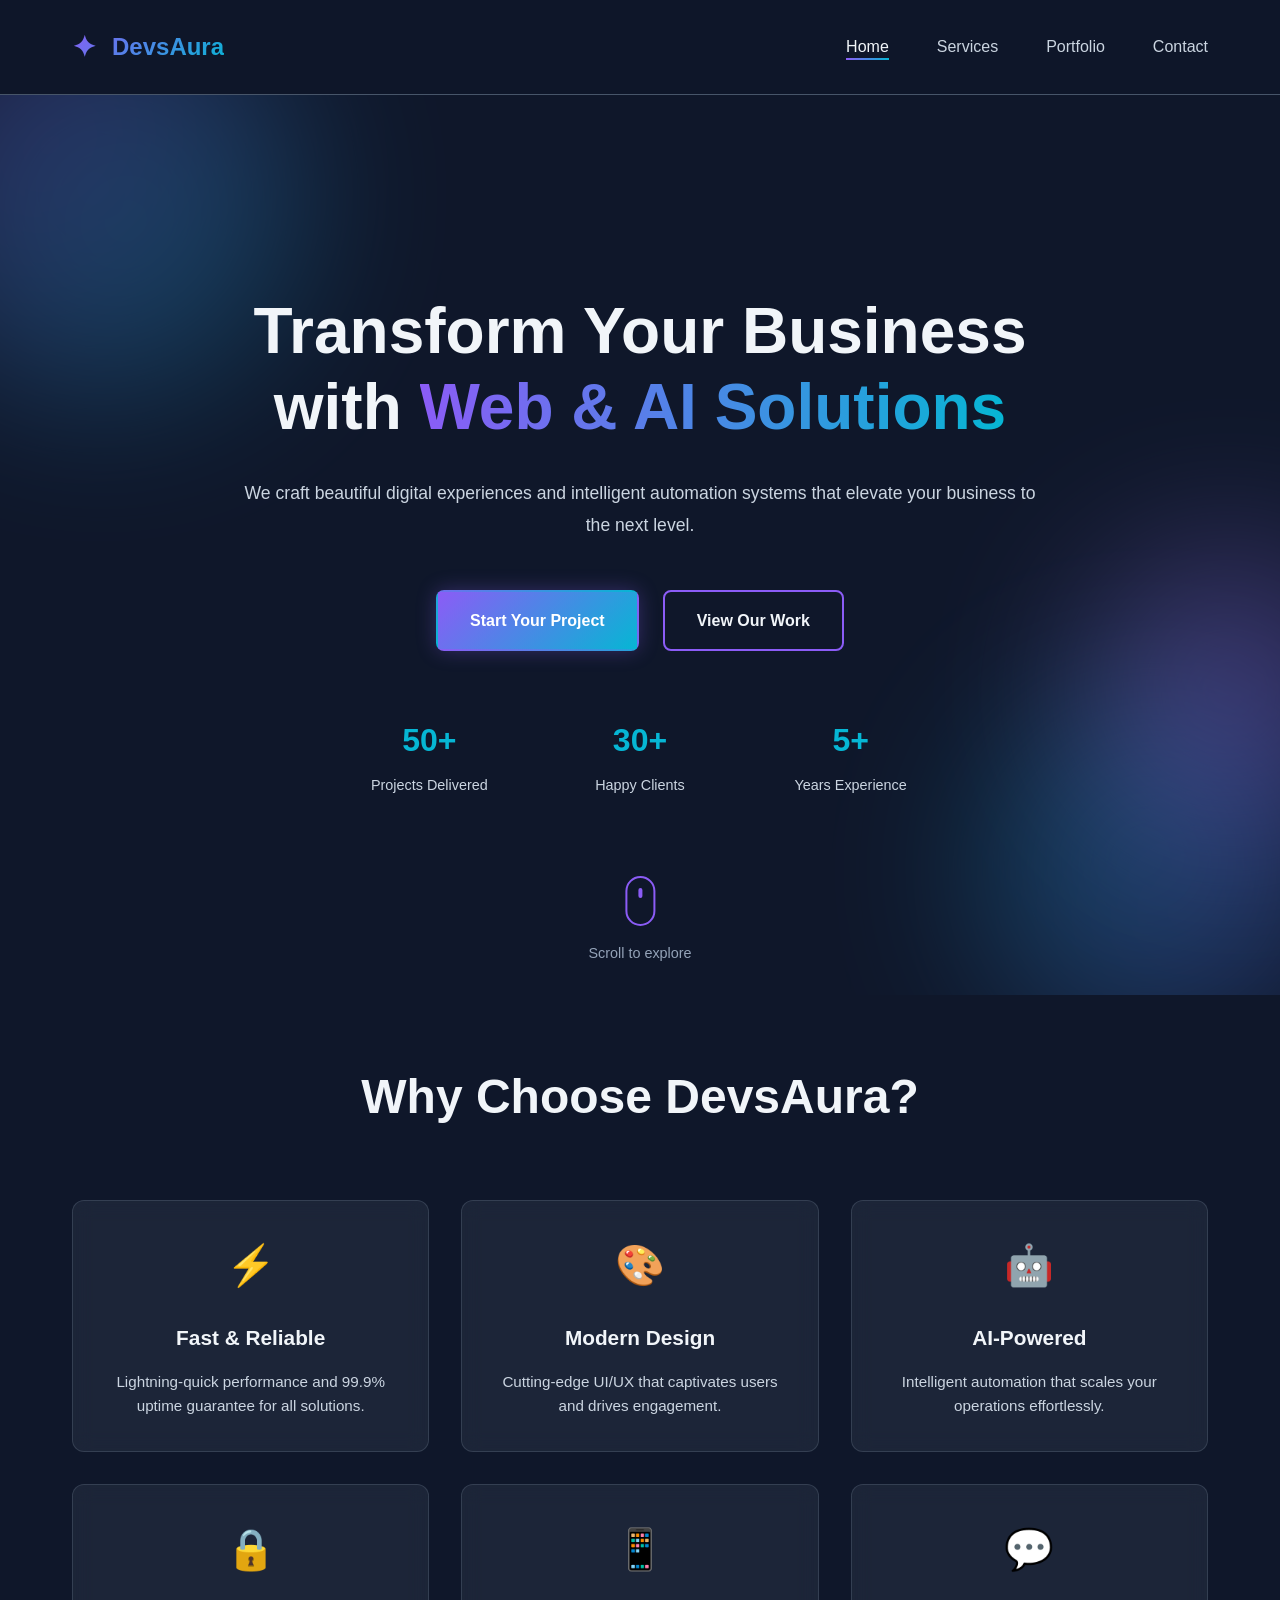
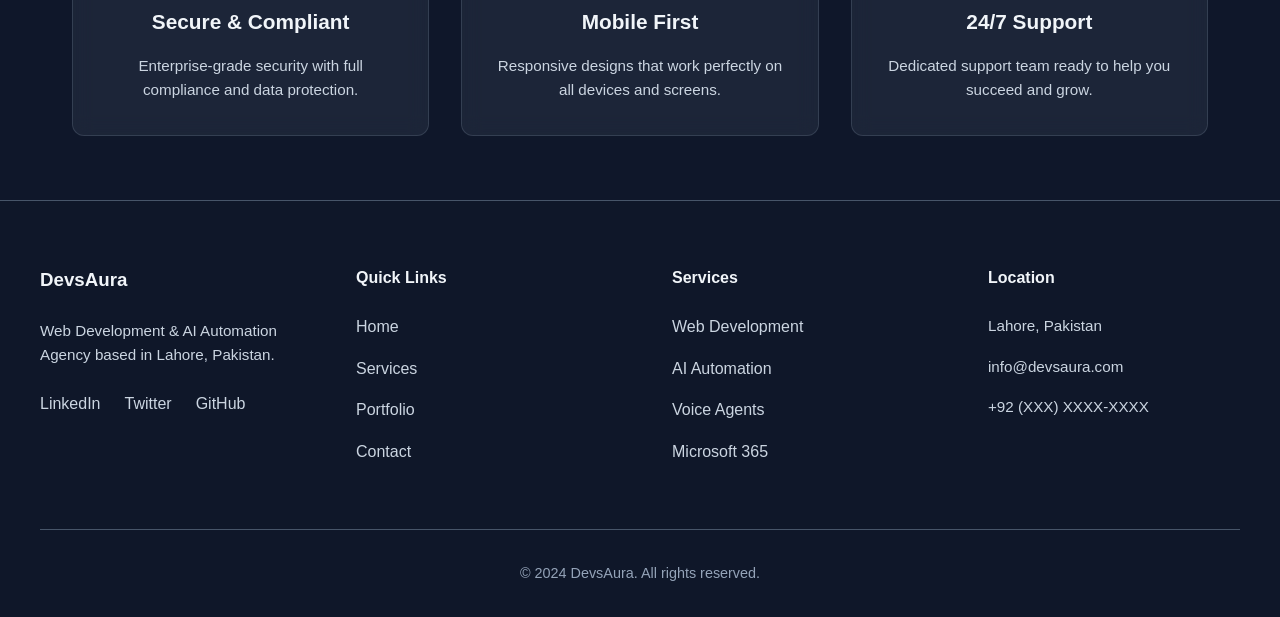
==== index.html @ 6131dd20 "Initial DevsAura portfolio" ====
<!DOCTYPE html>
<html lang="en">
<head>
    <meta charset="UTF-8">
    <meta name="viewport" content="width=device-width, initial-scale=1.0">
    <title>DevsAura - Web Development & AI Automation Agency</title>
    <link rel="stylesheet" href="style.css">
</head>
<body>
    <!-- Navigation -->
    <nav class="navbar">
        <div class="nav-container">
            <div class="logo">
                <span class="logo-icon">✦</span>
                <span class="logo-text">DevsAura</span>
            </div>
            <ul class="nav-menu">
                <li><a href="index.html" class="nav-link active">Home</a></li>
                <li><a href="services.html" class="nav-link">Services</a></li>
                <li><a href="portfolio.html" class="nav-link">Portfolio</a></li>
                <li><a href="contact.html" class="nav-link">Contact</a></li>
            </ul>
            <div class="hamburger">
                <span></span>
                <span></span>
                <span></span>
            </div>
        </div>
    </nav>

    <!-- Hero Section -->
    <section class="hero">
        <div class="background-elements">
            <div class="gradient-blob blob-1"></div>
            <div class="gradient-blob blob-2"></div>
            <div class="gradient-blob blob-3"></div>
        </div>

        <div class="hero-content">
            <h1 class="hero-title">
                Transform Your Business with
                <span class="gradient-text animated-gradient">Web & AI Solutions</span>
            </h1>
            <p class="hero-subtitle">
                We craft beautiful digital experiences and intelligent automation systems
                that elevate your business to the next level.
            </p>

            <div class="hero-cta">
                <a href="contact.html" class="btn btn-primary">Start Your Project</a>
                <a href="portfolio.html" class="btn btn-secondary">View Our Work</a>
            </div>

            <div class="hero-stats">
                <div class="stat-item">
                    <h3>50+</h3>
                    <p>Projects Delivered</p>
                </div>
                <div class="stat-item">
                    <h3>30+</h3>
                    <p>Happy Clients</p>
                </div>
                <div class="stat-item">
                    <h3>5+</h3>
                    <p>Years Experience</p>
                </div>
            </div>
        </div>

        <div class="hero-scroll">
            <div class="scroll-icon">
                <div class="scroll-wheel"></div>
            </div>
            <p>Scroll to explore</p>
        </div>
    </section>

    <!-- Features Section -->
    <section class="features">
        <div class="container">
            <h2>Why Choose DevsAura?</h2>
            <div class="features-grid">
                <div class="feature-card glass">
                    <div class="feature-icon">⚡</div>
                    <h3>Fast & Reliable</h3>
                    <p>Lightning-quick performance and 99.9% uptime guarantee for all solutions.</p>
                </div>
                <div class="feature-card glass">
                    <div class="feature-icon">🎨</div>
                    <h3>Modern Design</h3>
                    <p>Cutting-edge UI/UX that captivates users and drives engagement.</p>
                </div>
                <div class="feature-card glass">
                    <div class="feature-icon">🤖</div>
                    <h3>AI-Powered</h3>
                    <p>Intelligent automation that scales your operations effortlessly.</p>
                </div>
                <div class="feature-card glass">
                    <div class="feature-icon">🔒</div>
                    <h3>Secure & Compliant</h3>
                    <p>Enterprise-grade security with full compliance and data protection.</p>
                </div>
                <div class="feature-card glass">
                    <div class="feature-icon">📱</div>
                    <h3>Mobile First</h3>
                    <p>Responsive designs that work perfectly on all devices and screens.</p>
                </div>
                <div class="feature-card glass">
                    <div class="feature-icon">💬</div>
                    <h3>24/7 Support</h3>
                    <p>Dedicated support team ready to help you succeed and grow.</p>
                </div>
            </div>
        </div>
    </section>

    <!-- Footer -->
    <footer class="footer">
        <div class="footer-content">
            <div class="footer-section">
                <h3>DevsAura</h3>
                <p>Web Development & AI Automation Agency based in Lahore, Pakistan.</p>
                <div class="social-links">
                    <a href="#" class="social-link">LinkedIn</a>
                    <a href="#" class="social-link">Twitter</a>
                    <a href="#" class="social-link">GitHub</a>
                </div>
            </div>
            <div class="footer-section">
                <h4>Quick Links</h4>
                <ul>
                    <li><a href="index.html">Home</a></li>
                    <li><a href="services.html">Services</a></li>
                    <li><a href="portfolio.html">Portfolio</a></li>
                    <li><a href="contact.html">Contact</a></li>
                </ul>
            </div>
            <div class="footer-section">
                <h4>Services</h4>
                <ul>
                    <li><a href="services.html">Web Development</a></li>
                    <li><a href="services.html">AI Automation</a></li>
                    <li><a href="services.html">Voice Agents</a></li>
                    <li><a href="services.html">Microsoft 365</a></li>
                </ul>
            </div>
            <div class="footer-section">
                <h4>Location</h4>
                <p>Lahore, Pakistan</p>
                <p class="contact-info">info@devsaura.com</p>
                <p class="contact-info">+92 (XXX) XXXX-XXXX</p>
            </div>
        </div>
        <div class="footer-bottom">
            <p>&copy; 2024 DevsAura. All rights reserved.</p>
        </div>
    </footer>

    <script src="main.js"></script>
</body>
</html>
---- style.css ----
/* ==========================================
   ROOT VARIABLES & GLOBAL STYLES
   ========================================== */

:root {
    /* Colors */
    --primary: #8B5CF6;
    --secondary: #06B6D4;
    --accent-light: #A78BFA;
    --accent-dark: #6366F1;
    --background: #0F172A;
    --surface: #1E293B;
    --surface-light: #334155;
    --border: #475569;
    --text-primary: #F1F5F9;
    --text-secondary: #CBD5E1;
    --text-tertiary: #94A3B8;
    --error: #EF4444;
    --success: #10B981;

    /* Spacing */
    --spacing-xs: 0.5rem;
    --spacing-sm: 1rem;
    --spacing-md: 1.5rem;
    --spacing-lg: 2rem;
    --spacing-xl: 3rem;
    --spacing-2xl: 4rem;

    /* Transitions */
    --transition-fast: 0.15s ease-in-out;
    --transition-normal: 0.3s ease-in-out;
    --transition-smooth: 0.5s ease-in-out;

    /* Shadows */
    --shadow-sm: 0 1px 2px rgba(0, 0, 0, 0.05);
    --shadow-md: 0 4px 6px rgba(0, 0, 0, 0.1);
    --shadow-lg: 0 10px 25px rgba(0, 0, 0, 0.2);
    --shadow-xl: 0 20px 40px rgba(0, 0, 0, 0.3);
}

* {
    margin: 0;
    padding: 0;
    box-sizing: border-box;
}

html {
    scroll-behavior: smooth;
}

body {
    font-family: -apple-system, BlinkMacSystemFont, 'Segoe UI', 'Roboto', 'Oxygen',
        'Ubuntu', 'Cantarell', 'Fira Sans', 'Droid Sans', 'Helvetica Neue',
        sans-serif;
    background-color: var(--background);
    color: var(--text-primary);
    line-height: 1.6;
    overflow-x: hidden;
}

.container {
    max-width: 1200px;
    margin: 0 auto;
    padding: 0 var(--spacing-lg);
}

/* ==========================================
   GLASSMORPHISM & BACKGROUND EFFECTS
   ========================================== */

.glass {
    background: rgba(148, 163, 184, 0.1);
    backdrop-filter: blur(10px);
    border: 1px solid rgba(148, 163, 184, 0.2);
    border-radius: 12px;
    transition: all var(--transition-normal);
}

.glass:hover {
    background: rgba(148, 163, 184, 0.15);
    border-color: rgba(148, 163, 184, 0.3);
    transform: translateY(-2px);
}

.background-elements {
    position: absolute;
    top: 0;
    left: 0;
    width: 100%;
    height: 100%;
    overflow: hidden;
    pointer-events: none;
}

.gradient-blob {
    position: absolute;
    border-radius: 50%;
    filter: blur(80px);
    opacity: 0.3;
    animation: float 8s ease-in-out infinite;
}

.blob-1 {
    width: 400px;
    height: 400px;
    background: linear-gradient(135deg, var(--primary), var(--secondary));
    top: -100px;
    left: -100px;
    animation-delay: 0s;
}

.blob-2 {
    width: 350px;
    height: 350px;
    background: linear-gradient(135deg, var(--secondary), var(--accent-dark));
    bottom: -50px;
    right: -50px;
    animation-delay: 2s;
}

.blob-3 {
    width: 300px;
    height: 300px;
    background: linear-gradient(135deg, var(--accent-light), var(--primary));
    top: 50%;
    right: -100px;
    animation-delay: 4s;
}

@keyframes float {
    0%, 100% {
        transform: translateY(0px);
    }
    50% {
        transform: translateY(30px);
    }
}

/* ==========================================
   NAVIGATION
   ========================================== */

.navbar {
    position: sticky;
    top: 0;
    z-index: 1000;
    background: rgba(15, 23, 42, 0.7);
    backdrop-filter: blur(10px);
    border-bottom: 1px solid var(--border);
    padding: var(--spacing-md) 0;
}

.nav-container {
    max-width: 1200px;
    margin: 0 auto;
    padding: 0 var(--spacing-lg);
    display: flex;
    justify-content: space-between;
    align-items: center;
}

.logo {
    display: flex;
    align-items: center;
    gap: var(--spacing-sm);
    font-size: 1.5rem;
    font-weight: 700;
    background: linear-gradient(135deg, var(--primary), var(--secondary));
    -webkit-background-clip: text;
    -webkit-text-fill-color: transparent;
    background-clip: text;
}

.logo-icon {
    font-size: 1.8rem;
}

.nav-menu {
    display: flex;
    list-style: none;
    gap: var(--spacing-xl);
}

.nav-link {
    color: var(--text-secondary);
    text-decoration: none;
    font-weight: 500;
    position: relative;
    transition: color var(--transition-normal);
}

.nav-link::after {
    content: '';
    position: absolute;
    bottom: -5px;
    left: 0;
    width: 0;
    height: 2px;
    background: linear-gradient(90deg, var(--primary), var(--secondary));
    transition: width var(--transition-normal);
}

.nav-link:hover,
.nav-link.active {
    color: var(--text-primary);
}

.nav-link.active::after,
.nav-link:hover::after {
    width: 100%;
}

.hamburger {
    display: none;
    flex-direction: column;
    cursor: pointer;
    gap: 5px;
}

.hamburger span {
    width: 25px;
    height: 2px;
    background: var(--text-primary);
    border-radius: 2px;
    transition: all var(--transition-normal);
}

/* ==========================================
   HERO SECTION
   ========================================== */

.hero {
    position: relative;
    min-height: 100vh;
    display: flex;
    flex-direction: column;
    justify-content: center;
    align-items: center;
    padding: var(--spacing-2xl) var(--spacing-lg);
    overflow: hidden;
}

.hero-content {
    position: relative;
    z-index: 10;
    text-align: center;
    max-width: 800px;
}

.hero-title {
    font-size: clamp(2.5rem, 5vw, 4rem);
    font-weight: 800;
    line-height: 1.2;
    margin-bottom: var(--spacing-lg);
}

.gradient-text {
    background: linear-gradient(90deg, var(--primary), var(--secondary));
    -webkit-background-clip: text;
    -webkit-text-fill-color: transparent;
    background-clip: text;
}

.animated-gradient {
    animation: gradient-shift 3s ease-in-out infinite;
}

@keyframes gradient-shift {
    0%, 100% {
        background-position: 0% 50%;
    }
    50% {
        background-position: 100% 50%;
    }
}

.hero-subtitle {
    font-size: 1.1rem;
    color: var(--text-secondary);
    margin-bottom: var(--spacing-xl);
    line-height: 1.8;
}

.hero-cta {
    display: flex;
    gap: var(--spacing-md);
    justify-content: center;
    margin-bottom: var(--spacing-2xl);
    flex-wrap: wrap;
}

/* ==========================================
   BUTTONS
   ========================================== */

.btn {
    display: inline-flex;
    align-items: center;
    justify-content: center;
    padding: var(--spacing-sm) var(--spacing-lg);
    border-radius: 8px;
    font-weight: 600;
    text-decoration: none;
    border: 2px solid transparent;
    cursor: pointer;
    transition: all var(--transition-normal);
    font-size: 1rem;
}

.btn-primary {
    background: linear-gradient(135deg, var(--primary), var(--secondary));
    color: white;
    box-shadow: 0 0 20px rgba(139, 92, 246, 0.3);
}

.btn-primary:hover {
    transform: translateY(-2px);
    box-shadow: 0 0 30px rgba(139, 92, 246, 0.5);
}

.btn-secondary {
    background: transparent;
    color: var(--text-primary);
    border: 2px solid var(--primary);
}

.btn-secondary:hover {
    background: rgba(139, 92, 246, 0.1);
    transform: translateY(-2px);
}

.btn-outline {
    background: transparent;
    color: var(--secondary);
    border: 2px solid var(--secondary);
    padding: var(--spacing-xs) var(--spacing-md);
    font-size: 0.9rem;
}

.btn-outline:hover {
    background: rgba(6, 182, 212, 0.1);
}

.btn-submit {
    width: 100%;
    margin-top: var(--spacing-lg);
}

/* ==========================================
   HERO STATS
   ========================================== */

.hero-stats {
    display: grid;
    grid-template-columns: repeat(auto-fit, minmax(150px, 1fr));
    gap: var(--spacing-lg);
    margin-top: var(--spacing-xl);
    max-width: 600px;
    margin-left: auto;
    margin-right: auto;
}

.stat-item {
    text-align: center;
}

.stat-item h3 {
    font-size: 2rem;
    color: var(--secondary);
    margin-bottom: var(--spacing-xs);
}

.stat-item p {
    color: var(--text-secondary);
    font-size: 0.9rem;
}

.hero-scroll {
    position: absolute;
    bottom: 30px;
    left: 50%;
    transform: translateX(-50%);
    text-align: center;
    animation: bounce 2s infinite;
}

.scroll-icon {
    width: 30px;
    height: 50px;
    border: 2px solid var(--primary);
    border-radius: 15px;
    margin: 0 auto var(--spacing-sm);
    position: relative;
}

.scroll-wheel {
    width: 4px;
    height: 10px;
    background: var(--primary);
    border-radius: 2px;
    position: absolute;
    top: 10px;
    left: 50%;
    transform: translateX(-50%);
    animation: scroll 1.5s infinite;
}

@keyframes bounce {
    0%, 100% {
        transform: translateX(-50%) translateY(0);
    }
    50% {
        transform: translateX(-50%) translateY(10px);
    }
}

@keyframes scroll {
    0% {
        opacity: 1;
        transform: translateX(-50%) translateY(0);
    }
    100% {
        opacity: 0;
        transform: translateX(-50%) translateY(20px);
    }
}

.hero-scroll p {
    color: var(--text-tertiary);
    font-size: 0.9rem;
}

/* ==========================================
   FEATURES SECTION
   ========================================== */

.features {
    position: relative;
    padding: var(--spacing-2xl) var(--spacing-lg);
}

.features > .container > h2 {
    font-size: clamp(2rem, 4vw, 3rem);
    text-align: center;
    margin-bottom: var(--spacing-2xl);
}

.features-grid {
    display: grid;
    grid-template-columns: repeat(auto-fit, minmax(280px, 1fr));
    gap: var(--spacing-lg);
}

.feature-card {
    padding: var(--spacing-lg);
    text-align: center;
}

.feature-icon {
    font-size: 2.5rem;
    margin-bottom: var(--spacing-md);
}

.feature-card h3 {
    font-size: 1.3rem;
    margin-bottom: var(--spacing-sm);
    color: var(--text-primary);
}

.feature-card p {
    color: var(--text-secondary);
    font-size: 0.95rem;
}

/* ==========================================
   PAGE HEADER
   ========================================== */

.page-header {
    position: relative;
    padding: 8rem var(--spacing-lg) 4rem;
    text-align: center;
    overflow: hidden;
    min-height: 300px;
    display: flex;
    align-items: center;
}

.page-header h1 {
    font-size: clamp(2.5rem, 5vw, 3.5rem);
    margin-bottom: var(--spacing-md);
    position: relative;
    z-index: 10;
}

.page-header p {
    font-size: 1.1rem;
    color: var(--text-secondary);
    position: relative;
    z-index: 10;
}

/* ==========================================
   SERVICES SECTION
   ========================================== */

.services-section {
    position: relative;
    padding: var(--spacing-2xl) var(--spacing-lg);
}

.services-grid {
    display: grid;
    grid-template-columns: repeat(auto-fit, minmax(300px, 1fr));
    gap: var(--spacing-xl);
}

.service-card {
    padding: var(--spacing-xl);
    display: flex;
    flex-direction: column;
    height: 100%;
}

.service-icon {
    font-size: 2.5rem;
    margin-bottom: var(--spacing-md);
}

.service-card h3 {
    font-size: 1.3rem;
    margin-bottom: var(--spacing-md);
    color: var(--text-primary);
}

.service-card p {
    color: var(--text-secondary);
    margin-bottom: var(--spacing-lg);
    flex-grow: 1;
    line-height: 1.8;
}

.service-features {
    display: flex;
    flex-wrap: wrap;
    gap: var(--spacing-sm);
    margin-bottom: var(--spacing-lg);
}

.feature-tag {
    background: rgba(139, 92, 246, 0.1);
    color: var(--accent-light);
    padding: 4px 12px;
    border-radius: 20px;
    font-size: 0.8rem;
    border: 1px solid rgba(139, 92, 246, 0.3);
}

/* ==========================================
   PROCESS SECTION
   ========================================== */

.process-section {
    position: relative;
    padding: var(--spacing-2xl) var(--spacing-lg);
    background: linear-gradient(135deg, rgba(139, 92, 246, 0.05), rgba(6, 182, 212, 0.05));
}

.process-section h2 {
    font-size: clamp(2rem, 4vw, 3rem);
    text-align: center;
    margin-bottom: var(--spacing-2xl);
}

.process-timeline {
    display: grid;
    grid-template-columns: repeat(auto-fit, minmax(200px, 1fr));
    gap: var(--spacing-lg);
    max-width: 1000px;
    margin: 0 auto;
}

.process-step {
    text-align: center;
    position: relative;
    padding: var(--spacing-lg);
}

.process-step::before {
    content: '';
    position: absolute;
    width: 4px;
    height: 100%;
    background: linear-gradient(180deg, var(--primary), var(--secondary));
    left: 50%;
    top: 0;
    transform: translateX(-50%);
    z-index: 0;
}

.step-number {
    font-size: 2.5rem;
    font-weight: 700;
    background: linear-gradient(135deg, var(--primary), var(--secondary));
    -webkit-background-clip: text;
    -webkit-text-fill-color: transparent;
    background-clip: text;
    margin-bottom: var(--spacing-sm);
}

.process-step h4 {
    font-size: 1.2rem;
    margin-bottom: var(--spacing-sm);
    color: var(--text-primary);
}

.process-step p {
    color: var(--text-secondary);
    font-size: 0.95rem;
}

/* ==========================================
   PORTFOLIO SECTION
   ========================================== */

.portfolio-section {
    position: relative;
    padding: var(--spacing-2xl) var(--spacing-lg);
}

.portfolio-grid {
    display: grid;
    grid-template-columns: repeat(auto-fit, minmax(300px, 1fr));
    gap: var(--spacing-xl);
}

.project-card {
    padding: var(--spacing-lg);
    display: flex;
    flex-direction: column;
    overflow: hidden;
}

.project-image {
    margin: -1.5rem -1.5rem 1.5rem -1.5rem;
    height: 200px;
    display: flex;
    align-items: center;
    justify-content: center;
    margin-bottom: var(--spacing-lg);
}

.image-placeholder {
    width: 100%;
    height: 100%;
    display: flex;
    align-items: center;
    justify-content: center;
    font-size: 4rem;
}

.gradient-accent-1 {
    background: linear-gradient(135deg, #8B5CF6, #06B6D4);
}

.gradient-accent-2 {
    background: linear-gradient(135deg, #06B6D4, #10B981);
}

.gradient-accent-3 {
    background: linear-gradient(135deg, #F59E0B, #EC4899);
}

.gradient-accent-4 {
    background: linear-gradient(135deg, #EC4899, #8B5CF6);
}

.project-card h3 {
    font-size: 1.3rem;
    margin-bottom: var(--spacing-md);
    color: var(--text-primary);
}

.project-card p {
    color: var(--text-secondary);
    margin-bottom: var(--spacing-lg);
    line-height: 1.8;
    flex-grow: 1;
}

.project-meta {
    display: flex;
    flex-wrap: wrap;
    gap: var(--spacing-sm);
    margin-bottom: var(--spacing-lg);
}

.tag {
    background: rgba(6, 182, 212, 0.1);
    color: var(--secondary);
    padding: 4px 10px;
    border-radius: 20px;
    font-size: 0.75rem;
    border: 1px solid rgba(6, 182, 212, 0.3);
}

.project-stats {
    display: grid;
    grid-template-columns: repeat(2, 1fr);
    gap: var(--spacing-md);
    padding: var(--spacing-md);
    background: rgba(139, 92, 246, 0.05);
    border-radius: 8px;
    margin-bottom: var(--spacing-lg);
}

.stat {
    text-align: center;
}

.stat-label {
    display: block;
    color: var(--text-tertiary);
    font-size: 0.8rem;
    margin-bottom: 4px;
}

.stat-value {
    display: block;
    font-size: 1.3rem;
    font-weight: 700;
    color: var(--secondary);
}

/* ==========================================
   CONTACT SECTION
   ========================================== */

.contact-section {
    position: relative;
    padding: var(--spacing-2xl) var(--spacing-lg);
}

.contact-wrapper {
    display: grid;
    grid-template-columns: 1fr 1fr;
    gap: var(--spacing-2xl);
    max-width: 1200px;
    margin: 0 auto;
}

.contact-form-container {
    padding: var(--spacing-xl);
}

.contact-form-container h2 {
    font-size: 1.8rem;
    margin-bottom: var(--spacing-lg);
}

.contact-form {
    display: flex;
    flex-direction: column;
    gap: var(--spacing-md);
}

.form-group {
    display: flex;
    flex-direction: column;
}

.form-group label {
    margin-bottom: var(--spacing-xs);
    font-weight: 500;
    color: var(--text-primary);
}

.form-group input,
.form-group select,
.form-group textarea {
    background: rgba(148, 163, 184, 0.1);
    border: 1px solid var(--border);
    border-radius: 8px;
    padding: var(--spacing-sm);
    color: var(--text-primary);
    font-family: inherit;
    font-size: 1rem;
    transition: all var(--transition-normal);
}

.form-group input::placeholder,
.form-group textarea::placeholder {
    color: var(--text-tertiary);
}

.form-group input:focus,
.form-group select:focus,
.form-group textarea:focus {
    outline: none;
    background: rgba(148, 163, 184, 0.15);
    border-color: var(--primary);
    box-shadow: 0 0 0 3px rgba(139, 92, 246, 0.1);
}

.form-status {
    text-align: center;
    min-height: 20px;
    font-size: 0.9rem;
}

.form-status.success {
    color: var(--success);
}

.form-status.error {
    color: var(--error);
}

.contact-info-container {
    display: flex;
    flex-direction: column;
    gap: var(--spacing-lg);
}

.info-card {
    padding: var(--spacing-lg);
    text-align: center;
}

.info-icon {
    font-size: 2rem;
    margin-bottom: var(--spacing-md);
}

.info-card h3 {
    font-size: 1.1rem;
    margin-bottom: var(--spacing-sm);
    color: var(--text-primary);
}

.info-card p {
    color: var(--text-secondary);
}

.info-card a {
    color: var(--secondary);
    text-decoration: none;
    transition: color var(--transition-normal);
}

.info-card a:hover {
    color: var(--accent-light);
}

.info-box {
    padding: var(--spacing-lg);
}

.info-box h3 {
    font-size: 1.1rem;
    margin-bottom: var(--spacing-md);
    color: var(--text-primary);
}

.benefits-list {
    list-style: none;
    display: flex;
    flex-direction: column;
    gap: var(--spacing-sm);
    text-align: left;
}

.benefits-list li {
    color: var(--text-secondary);
    font-size: 0.95rem;
}

.social-links-large {
    display: flex;
    gap: var(--spacing-md);
    justify-content: center;
    margin-top: var(--spacing-md);
}

.social-icon {
    width: 45px;
    height: 45px;
    display: flex;
    align-items: center;
    justify-content: center;
    border-radius: 50%;
    background: rgba(139, 92, 246, 0.1);
    color: var(--primary);
    text-decoration: none;
    transition: all var(--transition-normal);
    border: 1px solid rgba(139, 92, 246, 0.3);
}

.social-icon:hover {
    background: var(--primary);
    color: white;
    transform: translateY(-3px);
}

/* ==========================================
   FAQ SECTION
   ========================================== */

.faq-section {
    position: relative;
    padding: var(--spacing-2xl) var(--spacing-lg);
}

.faq-section h2 {
    font-size: clamp(2rem, 4vw, 3rem);
    text-align: center;
    margin-bottom: var(--spacing-2xl);
}

.faq-grid {
    display: grid;
    grid-template-columns: repeat(auto-fit, minmax(300px, 1fr));
    gap: var(--spacing-lg);
    max-width: 1200px;
    margin: 0 auto;
}

.faq-item {
    padding: var(--spacing-lg);
}

.faq-item h4 {
    font-size: 1.1rem;
    margin-bottom: var(--spacing-md);
    color: var(--text-primary);
}

.faq-item p {
    color: var(--text-secondary);
    font-size: 0.95rem;
    line-height: 1.8;
}

/* ==========================================
   CTA SECTION
   ========================================== */

.cta-section {
    position: relative;
    padding: var(--spacing-2xl) var(--spacing-lg);
    text-align: center;
    overflow: hidden;
}

.cta-section h2 {
    font-size: clamp(2rem, 4vw, 3rem);
    margin-bottom: var(--spacing-md);
    position: relative;
    z-index: 10;
}

.cta-section p {
    font-size: 1.1rem;
    color: var(--text-secondary);
    margin-bottom: var(--spacing-xl);
    position: relative;
    z-index: 10;
}

.case-study-section {
    position: relative;
    padding: var(--spacing-2xl) var(--spacing-lg);
    text-align: center;
}

.case-study-section h2 {
    font-size: clamp(1.8rem, 4vw, 2.5rem);
    margin-bottom: var(--spacing-md);
}

.case-study-section p {
    color: var(--text-secondary);
    margin-bottom: var(--spacing-lg);
}

/* ==========================================
   FOOTER
   ========================================== */

.footer {
    position: relative;
    background: rgba(15, 23, 42, 0.8);
    border-top: 1px solid var(--border);
    padding: var(--spacing-2xl) var(--spacing-lg) var(--spacing-lg);
}

.footer-content {
    max-width: 1200px;
    margin: 0 auto;
    display: grid;
    grid-template-columns: repeat(auto-fit, minmax(250px, 1fr));
    gap: var(--spacing-2xl);
    margin-bottom: var(--spacing-xl);
}

.footer-section h3,
.footer-section h4 {
    margin-bottom: var(--spacing-md);
    color: var(--text-primary);
}

.footer-section p {
    color: var(--text-secondary);
    margin-bottom: var(--spacing-sm);
    font-size: 0.95rem;
}

.footer-section ul {
    list-style: none;
}

.footer-section ul li {
    margin-bottom: var(--spacing-sm);
}

.footer-section a {
    color: var(--text-secondary);
    text-decoration: none;
    transition: color var(--transition-normal);
}

.footer-section a:hover {
    color: var(--secondary);
}

.social-links {
    display: flex;
    gap: var(--spacing-md);
    margin-top: var(--spacing-md);
}

.social-link {
    color: var(--text-secondary);
    text-decoration: none;
    font-weight: 500;
    transition: color var(--transition-normal);
}

.social-link:hover {
    color: var(--secondary);
}

.contact-info {
    font-size: 0.9rem;
}

.footer-bottom {
    max-width: 1200px;
    margin: 0 auto;
    text-align: center;
    padding-top: var(--spacing-lg);
    border-top: 1px solid var(--border);
    color: var(--text-tertiary);
    font-size: 0.9rem;
}

/* ==========================================
   RESPONSIVE DESIGN
   ========================================== */

@media (max-width: 768px) {
    .nav-menu {
        gap: var(--spacing-lg);
    }

    .hamburger {
        display: flex;
    }

    .hero-cta {
        flex-direction: column;
    }

    .btn {
        width: 100%;
    }

    .contact-wrapper {
        grid-template-columns: 1fr;
    }

    .process-step::before {
        display: none;
    }

    .services-grid,
    .features-grid,
    .portfolio-grid {
        grid-template-columns: 1fr;
    }

    .hero-stats {
        grid-template-columns: 1fr;
    }

    .project-stats {
        grid-template-columns: 1fr;
    }

    .page-header {
        padding: 4rem var(--spacing-lg) 2rem;
    }
}

@media (max-width: 480px) {
    .container {
        padding: 0 var(--spacing-md);
    }

    .hero-title {
        font-size: 1.8rem;
    }

    .hero-subtitle {
        font-size: 1rem;
    }

    .nav-container {
        padding: 0 var(--spacing-md);
    }

    .logo-text {
        display: none;
    }

    .nav-menu {
        position: absolute;
        top: 60px;
        left: 0;
        width: 100%;
        background: var(--surface);
        flex-direction: column;
        padding: var(--spacing-lg);
        gap: var(--spacing-md);
        display: none;
    }

    .nav-menu.active {
        display: flex;
    }

    .features-grid,
    .services-grid,
    .portfolio-grid,
    .faq-grid {
        gap: var(--spacing-md);
    }

    .footer-content {
        gap: var(--spacing-xl);
    }

    .section-padding {
        padding-left: var(--spacing-md);
        padding-right: var(--spacing-md);
    }
}

/* ==========================================
   ANIMATIONS & TRANSITIONS
   ========================================== */

@keyframes fadeInUp {
    from {
        opacity: 0;
        transform: translateY(30px);
    }
    to {
        opacity: 1;
        transform: translateY(0);
    }
}

@keyframes slideInLeft {
    from {
        opacity: 0;
        transform: translateX(-30px);
    }
    to {
        opacity: 1;
        transform: translateX(0);
    }
}

@keyframes slideInRight {
    from {
        opacity: 0;
        transform: translateX(30px);
    }
    to {
        opacity: 1;
        transform: translateX(0);
    }
}

.animate-fade-in-up {
    animation: fadeInUp 0.6s ease-out forwards;
}

.animate-slide-in-left {
    animation: slideInLeft 0.6s ease-out forwards;
}

.animate-slide-in-right {
    animation: slideInRight 0.6s ease-out forwards;
}
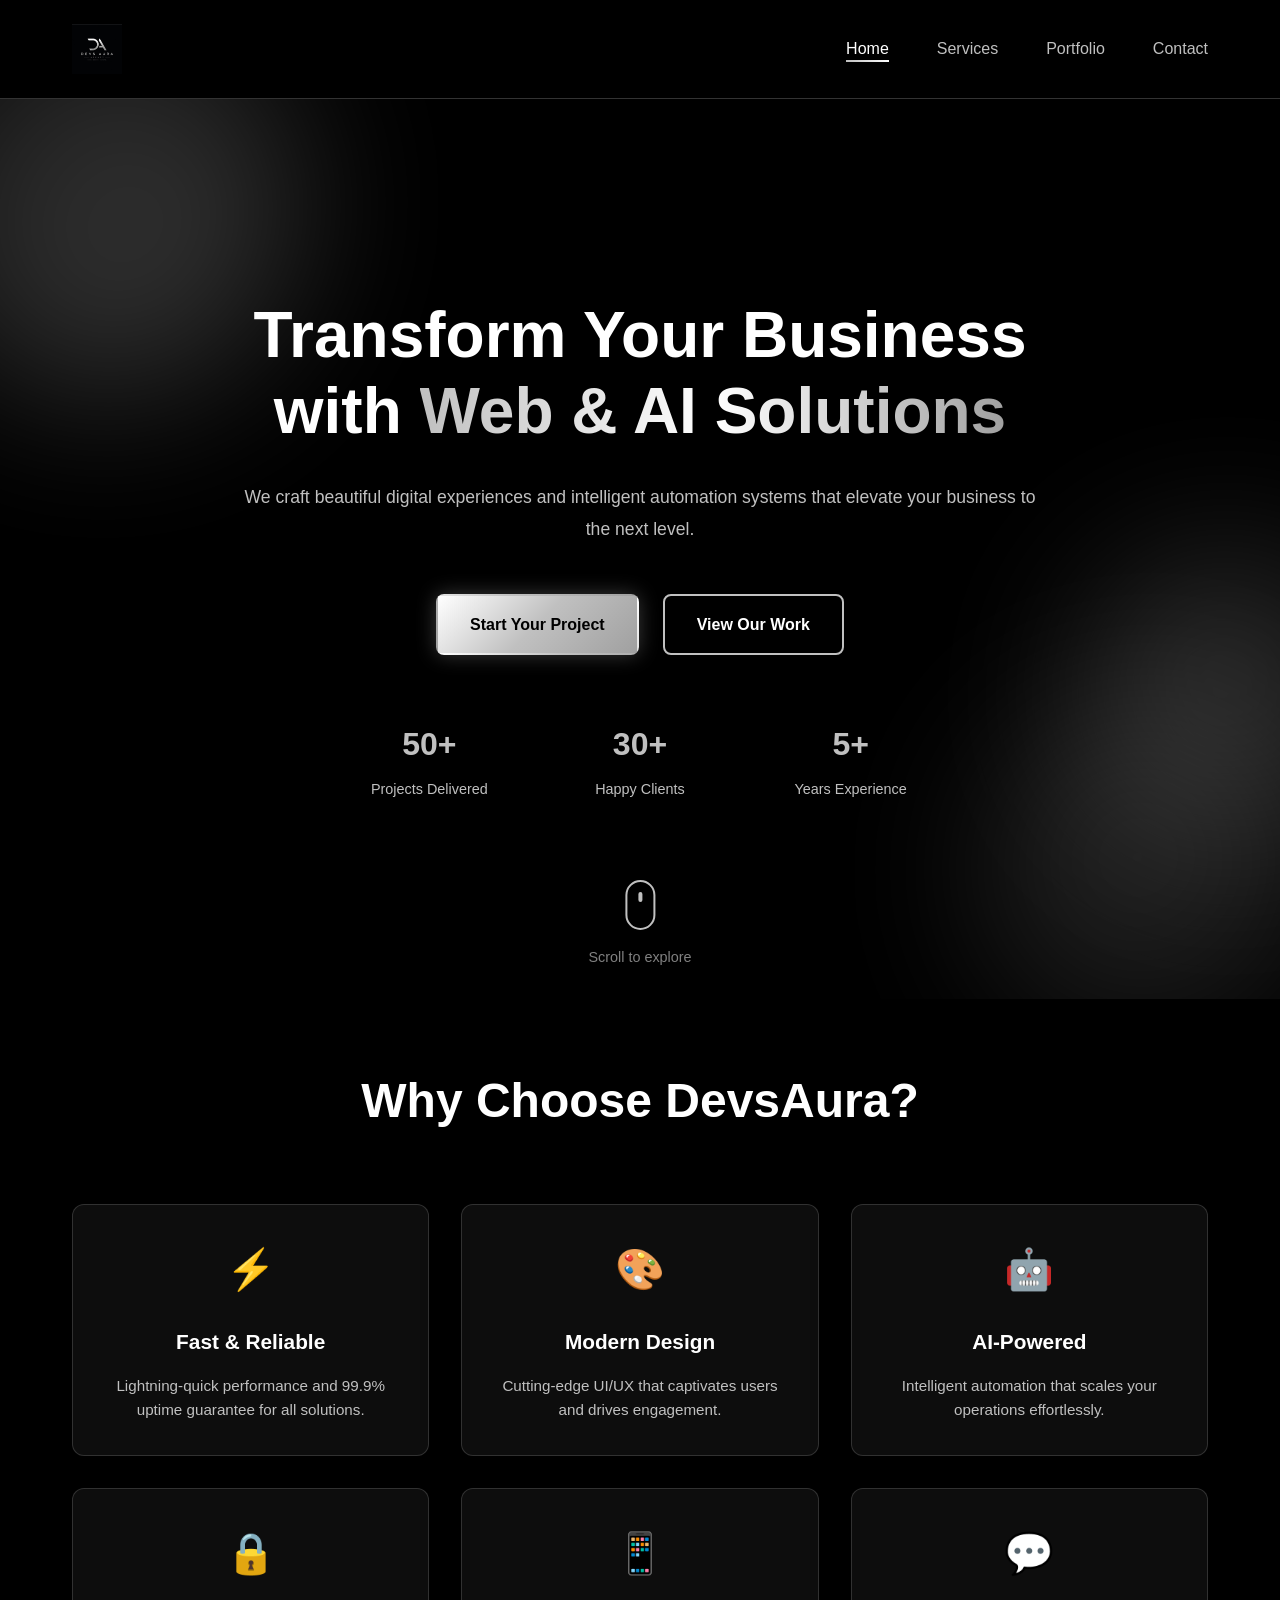
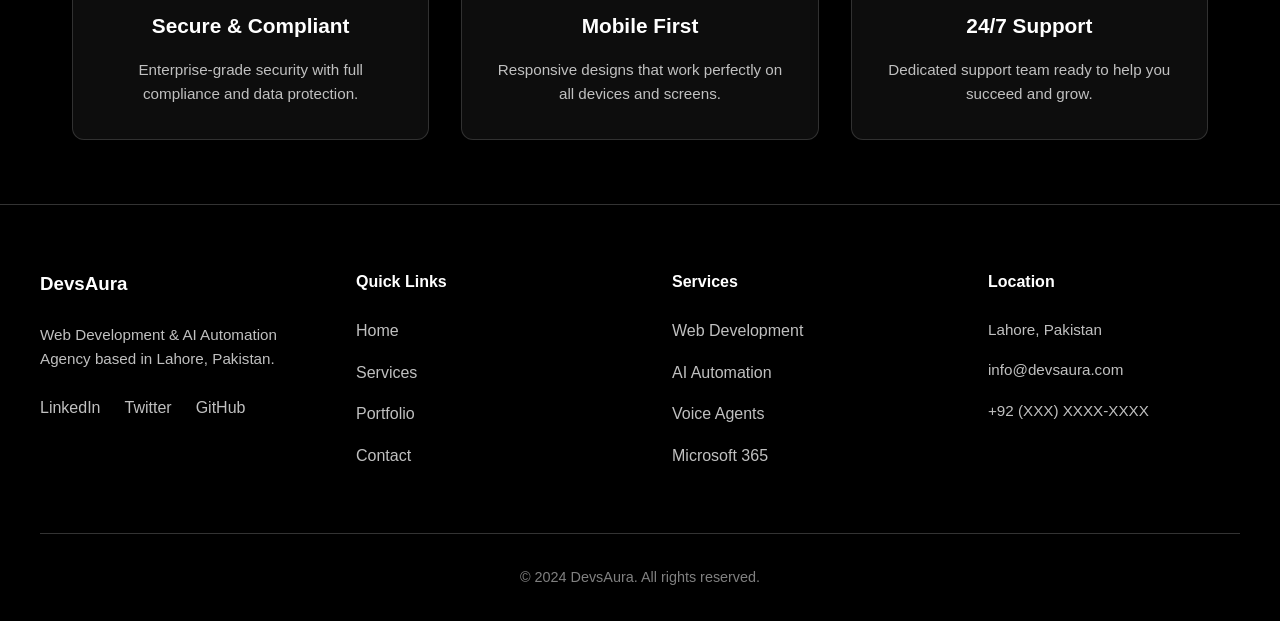
==== commit 3e8d0bb1: "Added logo and updated silver theme" ====
--- a/index.html
+++ b/index.html
@@ -11,8 +11,7 @@
     <nav class="navbar">
         <div class="nav-container">
             <div class="logo">
-                <span class="logo-icon">✦</span>
-                <span class="logo-text">DevsAura</span>
+                <img src="logo.png" alt="DevsAura Logo" class="logo-img">
             </div>
             <ul class="nav-menu">
                 <li><a href="index.html" class="nav-link active">Home</a></li>
--- a/style.css
+++ b/style.css
@@ -4,17 +4,17 @@
 
 :root {
     /* Colors */
-    --primary: #8B5CF6;
-    --secondary: #06B6D4;
-    --accent-light: #A78BFA;
-    --accent-dark: #6366F1;
-    --background: #0F172A;
-    --surface: #1E293B;
-    --surface-light: #334155;
-    --border: #475569;
-    --text-primary: #F1F5F9;
-    --text-secondary: #CBD5E1;
-    --text-tertiary: #94A3B8;
+    --primary: #c0c0c0;
+    --secondary: #a0a0a0;
+    --accent-light: #ffffff;
+    --accent-dark: #808080;
+    --background: #000000;
+    --surface: #0d0d0d;
+    --surface-light: #1a1a1a;
+    --border: #333333;
+    --text-primary: #ffffff;
+    --text-secondary: #c0c0c0;
+    --text-tertiary: #808080;
     --error: #EF4444;
     --success: #10B981;
 
@@ -69,16 +69,16 @@
    ========================================== */
 
 .glass {
-    background: rgba(148, 163, 184, 0.1);
+    background: rgba(255, 255, 255, 0.05);
     backdrop-filter: blur(10px);
-    border: 1px solid rgba(148, 163, 184, 0.2);
+    border: 1px solid rgba(192, 192, 192, 0.2);
     border-radius: 12px;
     transition: all var(--transition-normal);
 }
 
 .glass:hover {
-    background: rgba(148, 163, 184, 0.15);
-    border-color: rgba(148, 163, 184, 0.3);
+    background: rgba(255, 255, 255, 0.08);
+    border-color: rgba(192, 192, 192, 0.4);
     transform: translateY(-2px);
 }
 
@@ -103,7 +103,7 @@
 .blob-1 {
     width: 400px;
     height: 400px;
-    background: linear-gradient(135deg, var(--primary), var(--secondary));
+    background: linear-gradient(135deg, #606060, #c0c0c0);
     top: -100px;
     left: -100px;
     animation-delay: 0s;
@@ -112,7 +112,7 @@
 .blob-2 {
     width: 350px;
     height: 350px;
-    background: linear-gradient(135deg, var(--secondary), var(--accent-dark));
+    background: linear-gradient(135deg, #808080, #404040);
     bottom: -50px;
     right: -50px;
     animation-delay: 2s;
@@ -121,7 +121,7 @@
 .blob-3 {
     width: 300px;
     height: 300px;
-    background: linear-gradient(135deg, var(--accent-light), var(--primary));
+    background: linear-gradient(135deg, #a0a0a0, #606060);
     top: 50%;
     right: -100px;
     animation-delay: 4s;
@@ -144,7 +144,7 @@
     position: sticky;
     top: 0;
     z-index: 1000;
-    background: rgba(15, 23, 42, 0.7);
+    background: rgba(0, 0, 0, 0.7);
     backdrop-filter: blur(10px);
     border-bottom: 1px solid var(--border);
     padding: var(--spacing-md) 0;
@@ -163,16 +163,11 @@
     display: flex;
     align-items: center;
     gap: var(--spacing-sm);
-    font-size: 1.5rem;
-    font-weight: 700;
-    background: linear-gradient(135deg, var(--primary), var(--secondary));
-    -webkit-background-clip: text;
-    -webkit-text-fill-color: transparent;
-    background-clip: text;
-}
-
-.logo-icon {
-    font-size: 1.8rem;
+}
+
+.logo-img {
+    height: 50px;
+    width: auto;
 }
 
 .nav-menu {
@@ -196,7 +191,7 @@
     left: 0;
     width: 0;
     height: 2px;
-    background: linear-gradient(90deg, var(--primary), var(--secondary));
+    background: linear-gradient(90deg, #c0c0c0, #ffffff);
     transition: width var(--transition-normal);
 }
 
@@ -255,7 +250,7 @@
 }
 
 .gradient-text {
-    background: linear-gradient(90deg, var(--primary), var(--secondary));
+    background: linear-gradient(90deg, #c0c0c0, #ffffff, #a0a0a0);
     -webkit-background-clip: text;
     -webkit-text-fill-color: transparent;
     background-clip: text;
@@ -308,37 +303,37 @@
 }
 
 .btn-primary {
-    background: linear-gradient(135deg, var(--primary), var(--secondary));
-    color: white;
-    box-shadow: 0 0 20px rgba(139, 92, 246, 0.3);
+    background: linear-gradient(135deg, #ffffff, #c0c0c0, #a0a0a0);
+    color: #000000;
+    box-shadow: 0 0 20px rgba(192, 192, 192, 0.3);
 }
 
 .btn-primary:hover {
     transform: translateY(-2px);
-    box-shadow: 0 0 30px rgba(139, 92, 246, 0.5);
+    box-shadow: 0 0 30px rgba(192, 192, 192, 0.5);
 }
 
 .btn-secondary {
     background: transparent;
     color: var(--text-primary);
-    border: 2px solid var(--primary);
+    border: 2px solid #c0c0c0;
 }
 
 .btn-secondary:hover {
-    background: rgba(139, 92, 246, 0.1);
+    background: rgba(192, 192, 192, 0.1);
     transform: translateY(-2px);
 }
 
 .btn-outline {
     background: transparent;
-    color: var(--secondary);
-    border: 2px solid var(--secondary);
+    color: #c0c0c0;
+    border: 2px solid #c0c0c0;
     padding: var(--spacing-xs) var(--spacing-md);
     font-size: 0.9rem;
 }
 
 .btn-outline:hover {
-    background: rgba(6, 182, 212, 0.1);
+    background: rgba(192, 192, 192, 0.1);
 }
 
 .btn-submit {
@@ -366,7 +361,7 @@
 
 .stat-item h3 {
     font-size: 2rem;
-    color: var(--secondary);
+    color: #c0c0c0;
     margin-bottom: var(--spacing-xs);
 }
 
@@ -387,7 +382,7 @@
 .scroll-icon {
     width: 30px;
     height: 50px;
-    border: 2px solid var(--primary);
+    border: 2px solid #c0c0c0;
     border-radius: 15px;
     margin: 0 auto var(--spacing-sm);
     position: relative;
@@ -396,7 +391,7 @@
 .scroll-wheel {
     width: 4px;
     height: 10px;
-    background: var(--primary);
+    background: #c0c0c0;
     border-radius: 2px;
     position: absolute;
     top: 10px;
@@ -548,12 +543,12 @@
 }
 
 .feature-tag {
-    background: rgba(139, 92, 246, 0.1);
-    color: var(--accent-light);
+    background: rgba(192, 192, 192, 0.1);
+    color: #c0c0c0;
     padding: 4px 12px;
     border-radius: 20px;
     font-size: 0.8rem;
-    border: 1px solid rgba(139, 92, 246, 0.3);
+    border: 1px solid rgba(192, 192, 192, 0.3);
 }
 
 /* ==========================================
@@ -563,7 +558,7 @@
 .process-section {
     position: relative;
     padding: var(--spacing-2xl) var(--spacing-lg);
-    background: linear-gradient(135deg, rgba(139, 92, 246, 0.05), rgba(6, 182, 212, 0.05));
+    background: linear-gradient(135deg, rgba(192, 192, 192, 0.05), rgba(160, 160, 160, 0.05));
 }
 
 .process-section h2 {
@@ -591,7 +586,7 @@
     position: absolute;
     width: 4px;
     height: 100%;
-    background: linear-gradient(180deg, var(--primary), var(--secondary));
+    background: linear-gradient(180deg, #c0c0c0, #808080);
     left: 50%;
     top: 0;
     transform: translateX(-50%);
@@ -601,7 +596,7 @@
 .step-number {
     font-size: 2.5rem;
     font-weight: 700;
-    background: linear-gradient(135deg, var(--primary), var(--secondary));
+    background: linear-gradient(135deg, #c0c0c0, #ffffff, #a0a0a0);
     -webkit-background-clip: text;
     -webkit-text-fill-color: transparent;
     background-clip: text;
@@ -660,19 +655,19 @@
 }
 
 .gradient-accent-1 {
-    background: linear-gradient(135deg, #8B5CF6, #06B6D4);
+    background: linear-gradient(135deg, #c0c0c0, #808080);
 }
 
 .gradient-accent-2 {
-    background: linear-gradient(135deg, #06B6D4, #10B981);
+    background: linear-gradient(135deg, #a0a0a0, #606060);
 }
 
 .gradient-accent-3 {
-    background: linear-gradient(135deg, #F59E0B, #EC4899);
+    background: linear-gradient(135deg, #ffffff, #a0a0a0);
 }
 
 .gradient-accent-4 {
-    background: linear-gradient(135deg, #EC4899, #8B5CF6);
+    background: linear-gradient(135deg, #c0c0c0, #606060);
 }
 
 .project-card h3 {
@@ -696,12 +691,12 @@
 }
 
 .tag {
-    background: rgba(6, 182, 212, 0.1);
-    color: var(--secondary);
+    background: rgba(192, 192, 192, 0.1);
+    color: #c0c0c0;
     padding: 4px 10px;
     border-radius: 20px;
     font-size: 0.75rem;
-    border: 1px solid rgba(6, 182, 212, 0.3);
+    border: 1px solid rgba(192, 192, 192, 0.3);
 }
 
 .project-stats {
@@ -709,7 +704,7 @@
     grid-template-columns: repeat(2, 1fr);
     gap: var(--spacing-md);
     padding: var(--spacing-md);
-    background: rgba(139, 92, 246, 0.05);
+    background: rgba(192, 192, 192, 0.05);
     border-radius: 8px;
     margin-bottom: var(--spacing-lg);
 }
@@ -729,7 +724,7 @@
     display: block;
     font-size: 1.3rem;
     font-weight: 700;
-    color: var(--secondary);
+    color: #c0c0c0;
 }
 
 /* ==========================================
@@ -778,8 +773,8 @@
 .form-group input,
 .form-group select,
 .form-group textarea {
-    background: rgba(148, 163, 184, 0.1);
-    border: 1px solid var(--border);
+    background: rgba(192, 192, 192, 0.05);
+    border: 1px solid rgba(192, 192, 192, 0.3);
     border-radius: 8px;
     padding: var(--spacing-sm);
     color: var(--text-primary);
@@ -797,9 +792,9 @@
 .form-group select:focus,
 .form-group textarea:focus {
     outline: none;
-    background: rgba(148, 163, 184, 0.15);
-    border-color: var(--primary);
-    box-shadow: 0 0 0 3px rgba(139, 92, 246, 0.1);
+    background: rgba(192, 192, 192, 0.1);
+    border-color: #c0c0c0;
+    box-shadow: 0 0 0 3px rgba(192, 192, 192, 0.1);
 }
 
 .form-status {
@@ -843,13 +838,13 @@
 }
 
 .info-card a {
-    color: var(--secondary);
+    color: #c0c0c0;
     text-decoration: none;
     transition: color var(--transition-normal);
 }
 
 .info-card a:hover {
-    color: var(--accent-light);
+    color: #ffffff;
 }
 
 .info-box {
@@ -889,16 +884,16 @@
     align-items: center;
     justify-content: center;
     border-radius: 50%;
-    background: rgba(139, 92, 246, 0.1);
-    color: var(--primary);
+    background: rgba(192, 192, 192, 0.1);
+    color: #c0c0c0;
     text-decoration: none;
     transition: all var(--transition-normal);
-    border: 1px solid rgba(139, 92, 246, 0.3);
+    border: 1px solid rgba(192, 192, 192, 0.3);
 }
 
 .social-icon:hover {
-    background: var(--primary);
-    color: white;
+    background: #c0c0c0;
+    color: #000000;
     transform: translateY(-3px);
 }
 
@@ -989,7 +984,7 @@
 
 .footer {
     position: relative;
-    background: rgba(15, 23, 42, 0.8);
+    background: rgba(0, 0, 0, 0.8);
     border-top: 1px solid var(--border);
     padding: var(--spacing-2xl) var(--spacing-lg) var(--spacing-lg);
 }
@@ -1030,7 +1025,7 @@
 }
 
 .footer-section a:hover {
-    color: var(--secondary);
+    color: #c0c0c0;
 }
 
 .social-links {
@@ -1047,7 +1042,7 @@
 }
 
 .social-link:hover {
-    color: var(--secondary);
+    color: #c0c0c0;
 }
 
 .contact-info {
@@ -1129,9 +1124,6 @@
         padding: 0 var(--spacing-md);
     }
 
-    .logo-text {
-        display: none;
-    }
 
     .nav-menu {
         position: absolute;
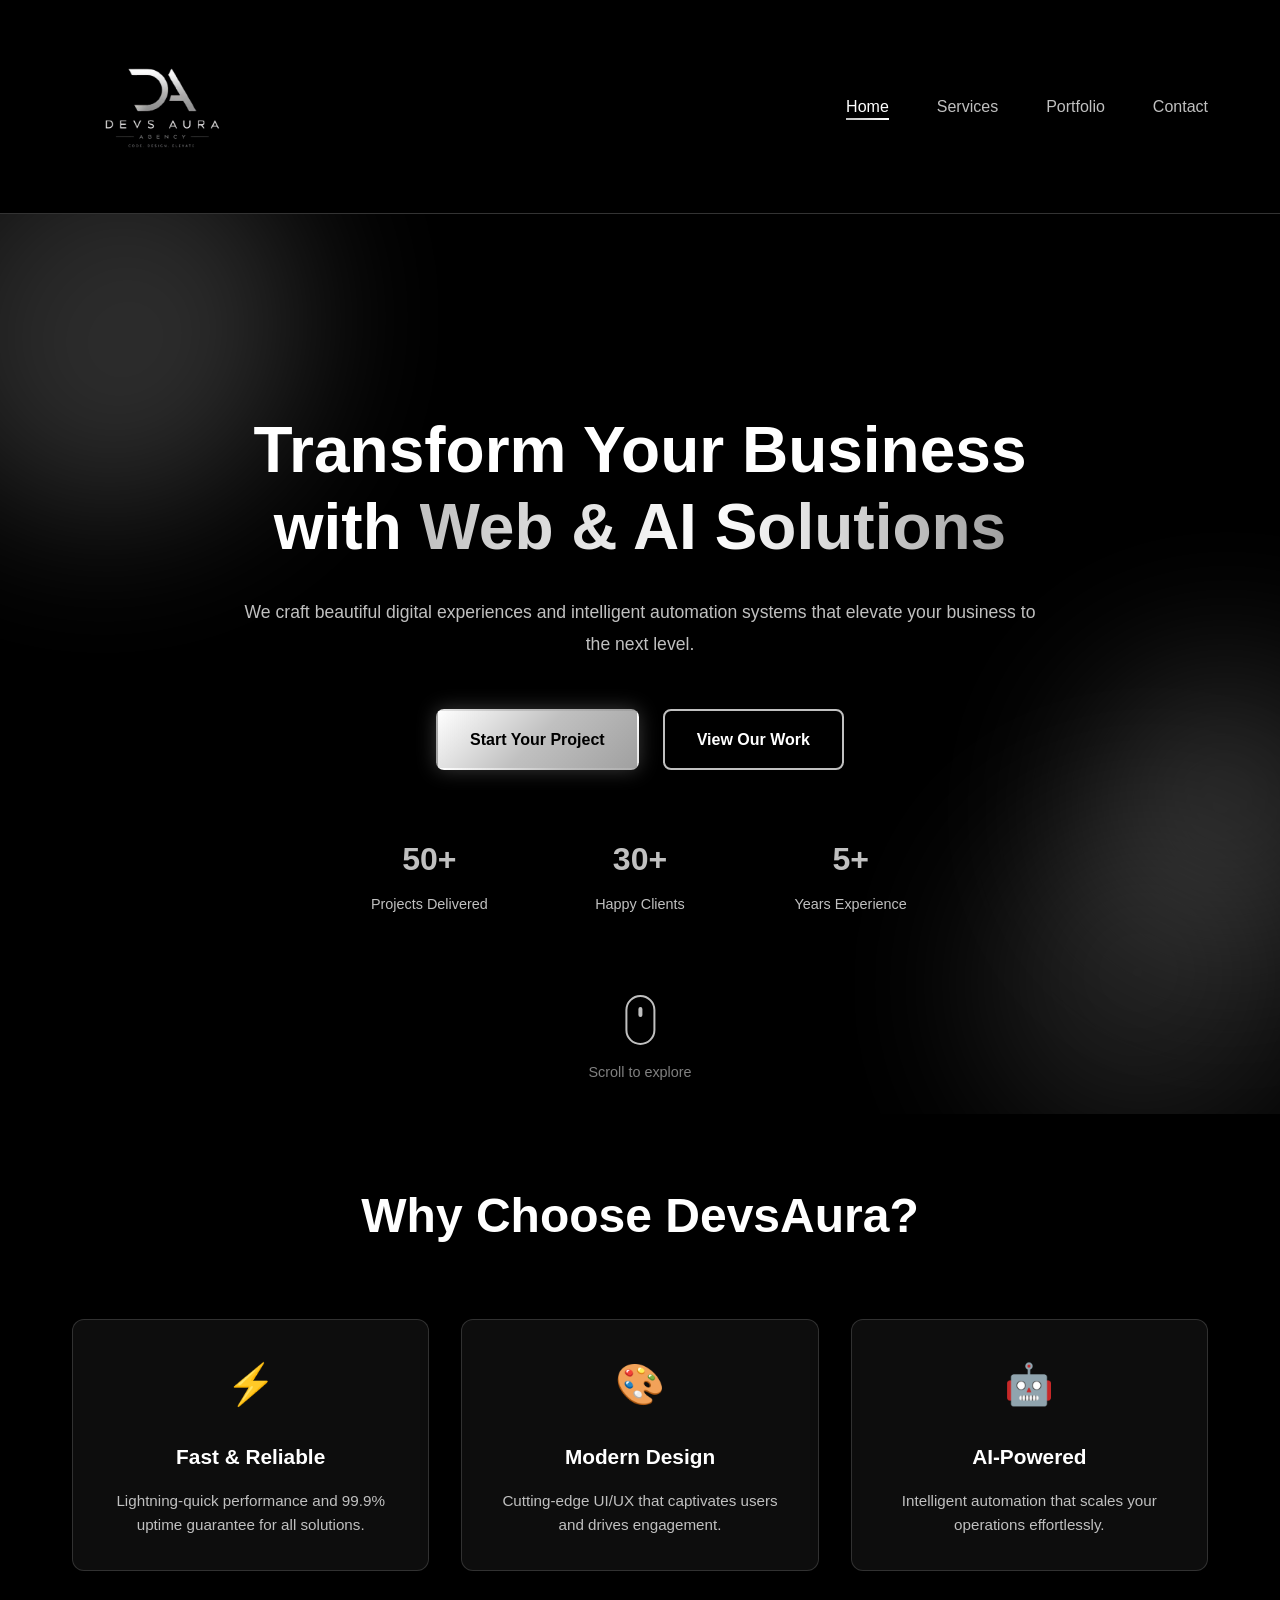
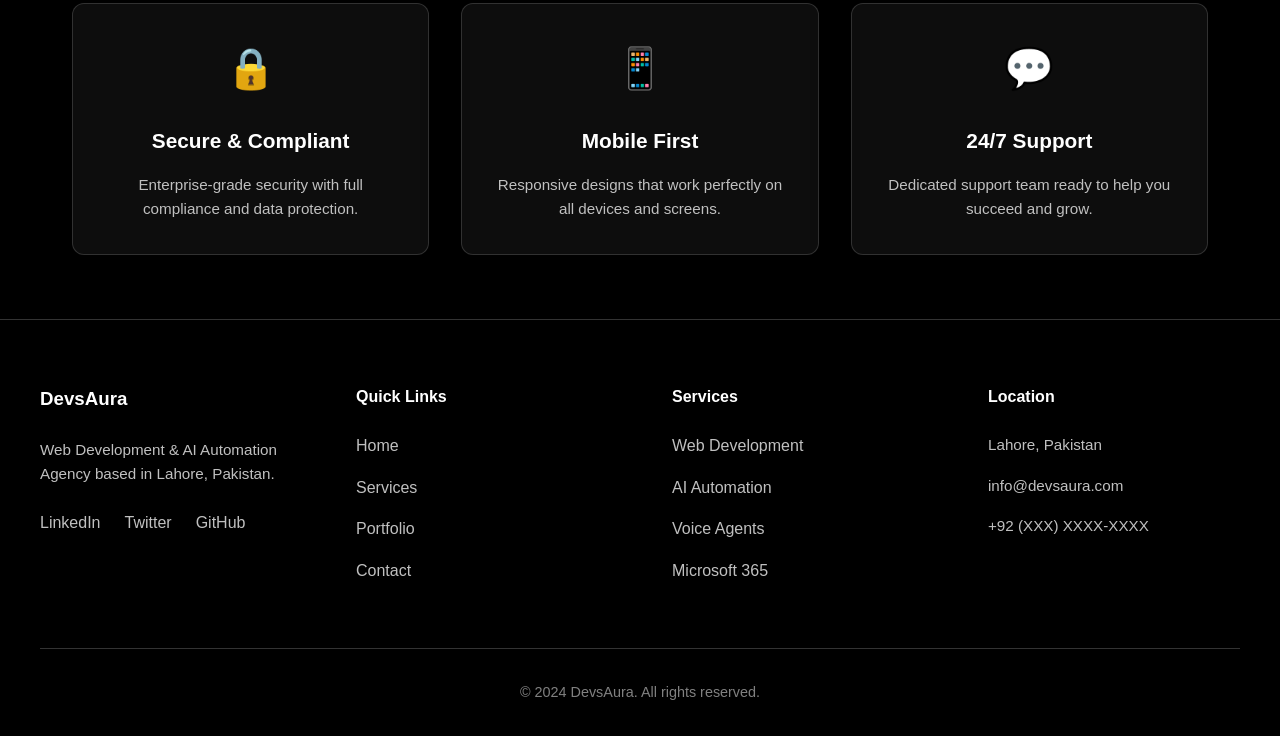
==== commit fe521f79: "Forced logo size with important override" ====
--- a/index.html
+++ b/index.html
@@ -11,7 +11,7 @@
     <nav class="navbar">
         <div class="nav-container">
             <div class="logo">
-                <img src="logo.png" alt="DevsAura Logo" class="logo-img">
+                <img src="logo.png" width="180" height="auto" alt="DevsAura Logo" class="logo-img">
             </div>
             <ul class="nav-menu">
                 <li><a href="index.html" class="nav-link active">Home</a></li>
--- a/style.css
+++ b/style.css
@@ -147,7 +147,7 @@
     background: rgba(0, 0, 0, 0.7);
     backdrop-filter: blur(10px);
     border-bottom: 1px solid var(--border);
-    padding: var(--spacing-md) 0;
+    padding: var(--spacing-sm) 0;
 }
 
 .nav-container {
@@ -166,8 +166,8 @@
 }
 
 .logo-img {
-    height: 50px;
-    width: auto;
+    width: 100%;
+    height: auto;
 }
 
 .nav-menu {
@@ -1124,7 +1124,6 @@
         padding: 0 var(--spacing-md);
     }
 
-
     .nav-menu {
         position: absolute;
         top: 60px;
@@ -1206,3 +1205,20 @@
 .animate-slide-in-right {
     animation: slideInRight 0.6s ease-out forwards;
 }
+
+/* ==========================================
+   LOGO SIZING OVERRIDES
+   ========================================== */
+
+.logo img, .navbar-logo, nav img {
+    width: 180px !important;
+    height: auto !important;
+    max-width: none !important;
+    min-width: 180px !important;
+}
+
+.hero-logo img {
+    width: 300px !important;
+    height: auto !important;
+    max-width: none !important;
+}
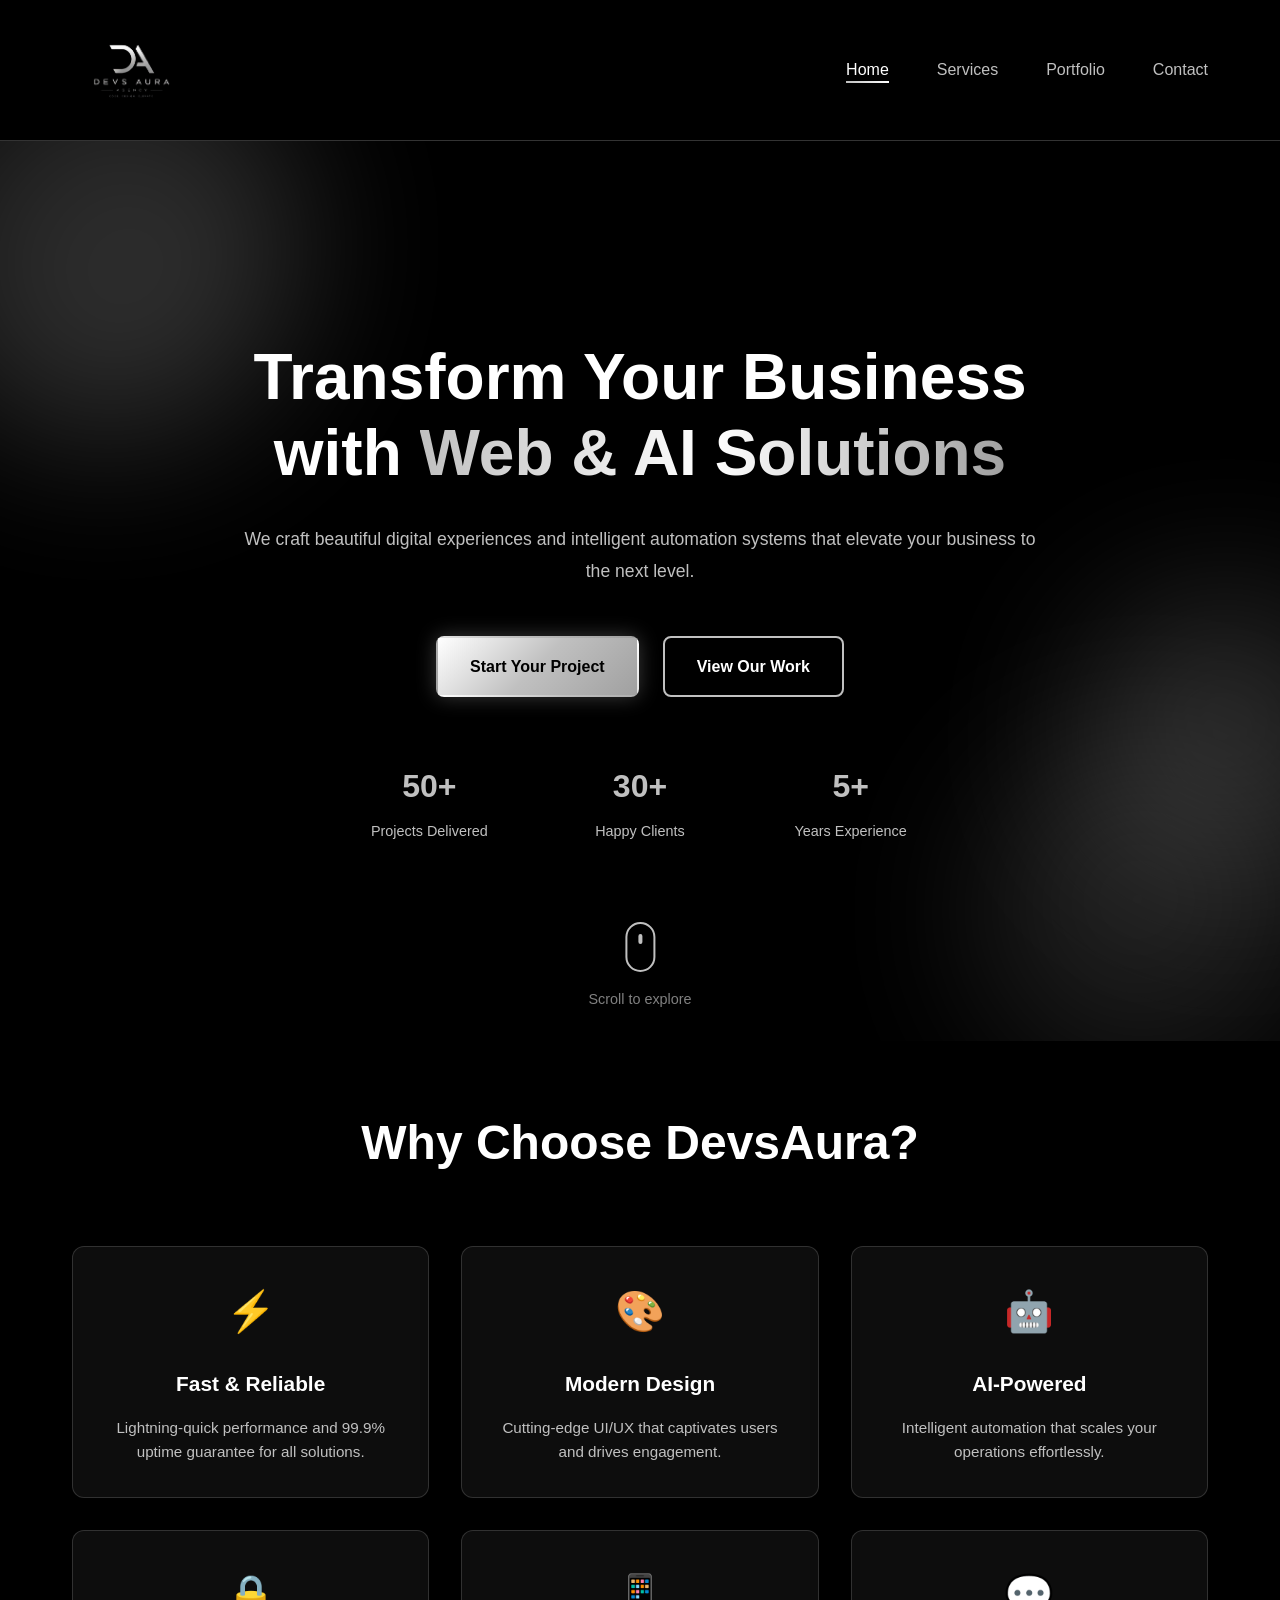
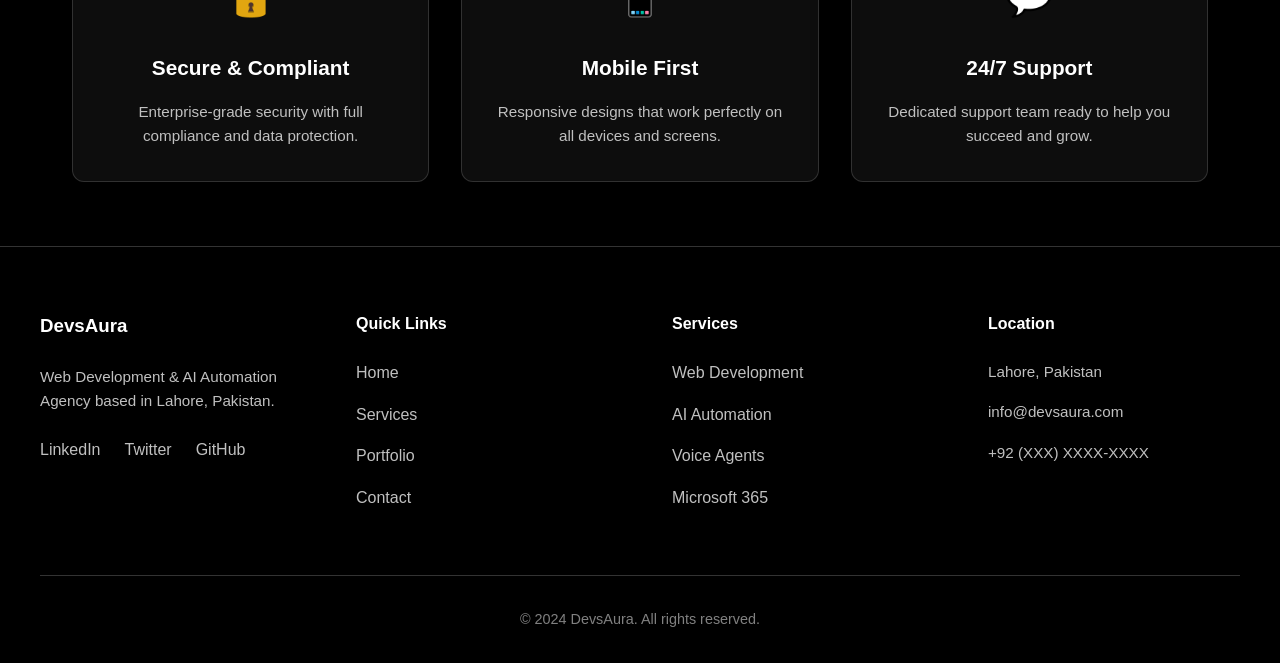
==== commit b1063062: "Fixed logo size in navbar" ====
--- a/index.html
+++ b/index.html
@@ -11,7 +11,7 @@
     <nav class="navbar">
         <div class="nav-container">
             <div class="logo">
-                <img src="logo.png" width="180" height="auto" alt="DevsAura Logo" class="logo-img">
+                <img src="logo.png" alt="DevsAura Logo" style="height: 120px; width: auto; display: block;">
             </div>
             <ul class="nav-menu">
                 <li><a href="index.html" class="nav-link active">Home</a></li>
--- a/style.css
+++ b/style.css
@@ -147,7 +147,8 @@
     background: rgba(0, 0, 0, 0.7);
     backdrop-filter: blur(10px);
     border-bottom: 1px solid var(--border);
-    padding: var(--spacing-sm) 0;
+    padding: 10px 40px;
+    min-height: 140px;
 }
 
 .nav-container {
@@ -157,6 +158,7 @@
     display: flex;
     justify-content: space-between;
     align-items: center;
+    min-height: 120px;
 }
 
 .logo {
@@ -1206,19 +1208,3 @@
     animation: slideInRight 0.6s ease-out forwards;
 }
 
-/* ==========================================
-   LOGO SIZING OVERRIDES
-   ========================================== */
-
-.logo img, .navbar-logo, nav img {
-    width: 180px !important;
-    height: auto !important;
-    max-width: none !important;
-    min-width: 180px !important;
-}
-
-.hero-logo img {
-    width: 300px !important;
-    height: auto !important;
-    max-width: none !important;
-}
